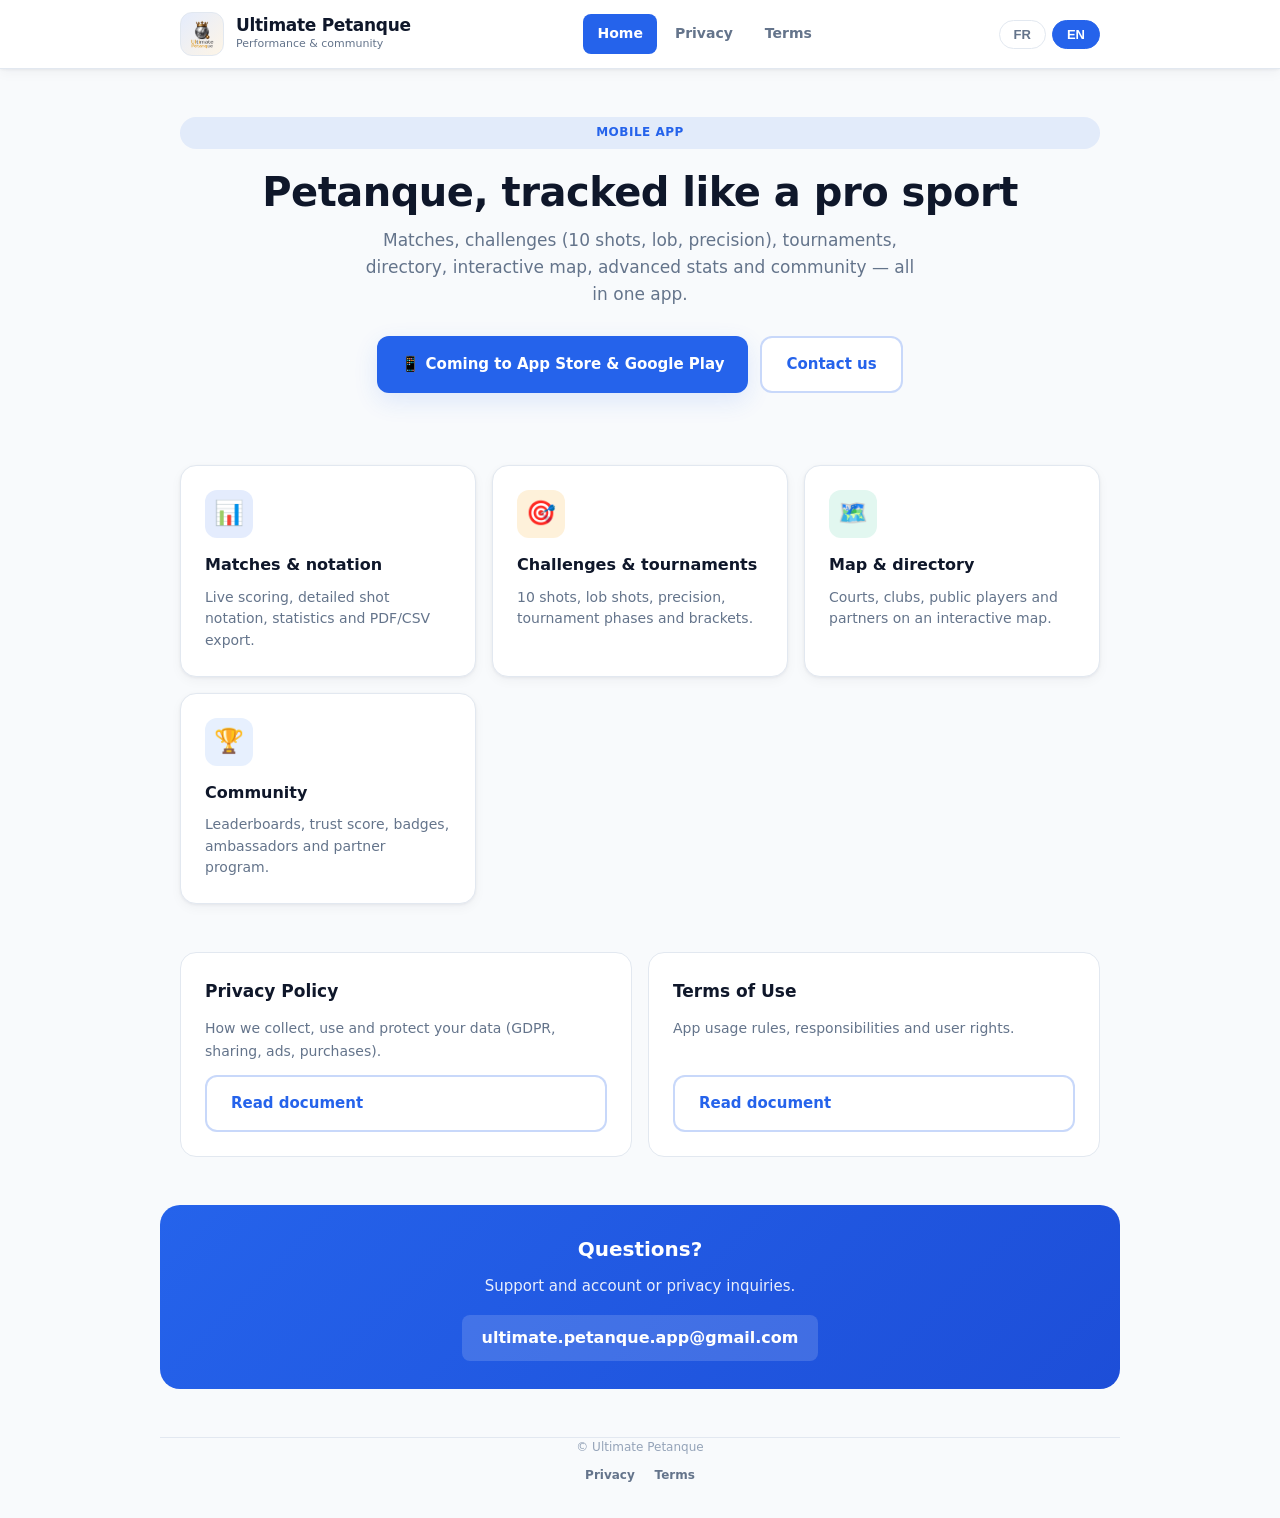
==== index.html @ 20a12be4 "first commit" ====
<!DOCTYPE html>
<html lang="fr">
<head>
  <meta charset="UTF-8">
  <meta name="viewport" content="width=device-width, initial-scale=1.0">
  <meta name="description" content="Ultimate Petanque — Suivi de performances, matchs, défis, tournois et carte interactive pour la pétanque.">
  <title>Ultimate Petanque — Application mobile</title>
  <link rel="stylesheet" href="styles/site.css">
  <link rel="icon" href="assets/logo.png" type="image/png">
  <style>
    body { margin: 0; font-family: system-ui, sans-serif; background: #F8FAFC; color: #0F172A; }
    body.lang-fr [lang="en"], body.lang-en [lang="fr"] { display: none !important; }
  </style>
</head>
<body class="lang-fr" data-page="home">
  <header class="site-header">
    <div class="site-header-inner">
      <a href="index.html" class="brand">
        <img src="assets/logo.png" alt="" class="brand-logo" width="44" height="44" onerror="this.style.display='none';this.nextElementSibling.style.display='flex'">
        <span class="brand-logo-fallback" style="display:none" aria-hidden="true">🌍</span>
        <span class="brand-text">
          <span class="brand-name">Ultimate Petanque</span>
          <span class="brand-tagline" lang="fr">Performance &amp; communauté</span>
          <span class="brand-tagline" lang="en">Performance &amp; community</span>
        </span>
      </a>
      <nav class="site-nav" aria-label="Main">
        <a href="index.html"><span lang="fr">Accueil</span><span lang="en">Home</span></a>
        <a href="privacy-policy.html"><span lang="fr">Confidentialité</span><span lang="en">Privacy</span></a>
        <a href="terms-of-service.html"><span lang="fr">Conditions</span><span lang="en">Terms</span></a>
      </nav>
      <div class="lang-switch">
        <button type="button" data-lang="fr" class="active" onclick="setLang('fr')">FR</button>
        <button type="button" data-lang="en" onclick="setLang('en')">EN</button>
      </div>
    </div>
  </header>

  <main>
    <section class="hero-home">
      <div class="hero-home-badge" lang="fr">Application mobile</div>
      <div class="hero-home-badge" lang="en">Mobile app</div>
      <h1 lang="fr">La pétanque, suivie comme un sport de haut niveau</h1>
      <h1 lang="en">Petanque, tracked like a pro sport</h1>
      <p class="lead" lang="fr">
        Matchs, défis (10 tirs, sautée, précision), tournois, annuaire, carte interactive,
        statistiques avancées et communauté — le tout dans une seule application.
      </p>
      <p class="lead" lang="en">
        Matches, challenges (10 shots, lob, precision), tournaments, directory, interactive map,
        advanced stats and community — all in one app.
      </p>
      <div class="hero-cta">
        <span class="btn btn-primary" lang="fr">📱 Bientôt sur App Store &amp; Google Play</span>
        <span class="btn btn-primary" lang="en">📱 Coming to App Store &amp; Google Play</span>
        <a href="mailto:ultimate.petanque.app@gmail.com" class="btn btn-secondary" lang="fr">Nous contacter</a>
        <a href="mailto:ultimate.petanque.app@gmail.com" class="btn btn-secondary" lang="en">Contact us</a>
      </div>
    </section>

    <section class="features" aria-label="Features">
      <article class="feature-card">
        <div class="feature-icon" style="background:rgba(37,99,235,0.12)">📊</div>
        <h3 lang="fr">Matchs &amp; notation</h3>
        <h3 lang="en">Matches &amp; notation</h3>
        <p lang="fr">Score en direct, notation détaillée (tir / point), statistiques et export PDF/CSV.</p>
        <p lang="en">Live scoring, detailed shot notation, statistics and PDF/CSV export.</p>
      </article>
      <article class="feature-card">
        <div class="feature-icon" style="background:rgba(245,158,11,0.15)">🎯</div>
        <h3 lang="fr">Défis &amp; tournois</h3>
        <h3 lang="en">Challenges &amp; tournaments</h3>
        <p lang="fr">10 tirs, tirs sautée, précision, phases et tableaux de tournois.</p>
        <p lang="en">10 shots, lob shots, precision, tournament phases and brackets.</p>
      </article>
      <article class="feature-card">
        <div class="feature-icon" style="background:rgba(16,185,129,0.12)">🗺️</div>
        <h3 lang="fr">Carte &amp; annuaire</h3>
        <h3 lang="en">Map &amp; directory</h3>
        <p lang="fr">Terrains, clubs, joueurs publics et partenaires sur une carte interactive.</p>
        <p lang="en">Courts, clubs, public players and partners on an interactive map.</p>
      </article>
      <article class="feature-card">
        <div class="feature-icon" style="background:rgba(59,130,246,0.12)">🏆</div>
        <h3 lang="fr">Communauté</h3>
        <h3 lang="en">Community</h3>
        <p lang="fr">Classements, score de confiance, badges, ambassadeurs et programme partenaires.</p>
        <p lang="en">Leaderboards, trust score, badges, ambassadors and partner program.</p>
      </article>
    </section>

    <section class="legal-links-section">
      <div class="legal-cards">
        <article class="legal-card">
          <h3 lang="fr">Politique de confidentialité</h3>
          <h3 lang="en">Privacy Policy</h3>
          <p lang="fr">Comment nous collectons, utilisons et protégeons vos données (RGPD, partage, publicité, achats).</p>
          <p lang="en">How we collect, use and protect your data (GDPR, sharing, ads, purchases).</p>
          <a href="privacy-policy.html" class="btn btn-secondary" lang="fr">Lire le document</a>
          <a href="privacy-policy.html" class="btn btn-secondary" lang="en">Read document</a>
        </article>
        <article class="legal-card">
          <h3 lang="fr">Conditions d'utilisation</h3>
          <h3 lang="en">Terms of Use</h3>
          <p lang="fr">Règles d'utilisation de l'application, responsabilités et droits des utilisateurs.</p>
          <p lang="en">App usage rules, responsibilities and user rights.</p>
          <a href="terms-of-service.html" class="btn btn-secondary" lang="fr">Lire le document</a>
          <a href="terms-of-service.html" class="btn btn-secondary" lang="en">Read document</a>
        </article>
      </div>
    </section>

    <section class="contact-strip">
      <h2 lang="fr">Une question ?</h2>
      <h2 lang="en">Questions?</h2>
      <p lang="fr">Support et demandes liées au compte ou à la confidentialité.</p>
      <p lang="en">Support and account or privacy inquiries.</p>
      <a href="mailto:ultimate.petanque.app@gmail.com">ultimate.petanque.app@gmail.com</a>
    </section>
  </main>

  <footer class="page-footer" style="max-width:960px;margin:0 auto 32px;padding:0 20px">
    <p>© Ultimate Petanque</p>
    <p style="margin-top:8px">
      <a href="privacy-policy.html" lang="fr">Confidentialité</a>
      <a href="privacy-policy.html" lang="en">Privacy</a>
      <a href="terms-of-service.html" lang="fr">Conditions</a>
      <a href="terms-of-service.html" lang="en">Terms</a>
    </p>
  </footer>

  <script src="js/site.js"></script>
</body>
</html>
---- styles/site.css ----
/* Ultimate Petanque — static site (matches app theme) */
:root {
  --primary: #2563EB;
  --primary-light: #60A5FA;
  --primary-dark: #1D4ED8;
  --accent: #F59E0B;
  --accent-dark: #D97706;
  --bg: #F8FAFC;
  --surface: #FFFFFF;
  --text: #0F172A;
  --text-secondary: #64748B;
  --text-muted: #94A3B8;
  --border: #E2E8F0;
  --success: #10B981;
  --tir: #3B82F6;
  --carreau: #F59E0B;
  --radius-sm: 8px;
  --radius-md: 12px;
  --radius-lg: 16px;
  --radius-xl: 20px;
  --shadow: 0 1px 3px rgba(15, 23, 42, 0.06), 0 4px 12px rgba(15, 23, 42, 0.04);
  --shadow-lg: 0 8px 24px rgba(37, 99, 235, 0.12);
  --max-width: 960px;
  --legal-max: 720px;
}

* { margin: 0; padding: 0; box-sizing: border-box; }

html { scroll-behavior: smooth; }

body {
  font-family: -apple-system, BlinkMacSystemFont, 'Segoe UI', Roboto, 'Helvetica Neue', sans-serif;
  background: var(--bg);
  color: var(--text);
  line-height: 1.65;
  min-height: 100vh;
}

a { color: var(--primary); text-decoration: none; }
a:hover { color: var(--primary-dark); text-decoration: underline; }

/* —— Site header —— */
.site-header {
  background: var(--surface);
  border-bottom: 1px solid var(--border);
  position: sticky;
  top: 0;
  z-index: 100;
  box-shadow: var(--shadow);
}

.site-header-inner {
  max-width: var(--max-width);
  margin: 0 auto;
  padding: 12px 20px;
  display: flex;
  align-items: center;
  justify-content: space-between;
  gap: 16px;
  flex-wrap: wrap;
}

.brand {
  display: flex;
  align-items: center;
  gap: 12px;
  text-decoration: none;
  color: var(--text);
}
.brand:hover { text-decoration: none; color: var(--text); }

.brand-logo {
  width: 44px;
  height: 44px;
  border-radius: 12px;
  object-fit: contain;
  background: linear-gradient(135deg, rgba(37, 99, 235, 0.12), rgba(245, 158, 11, 0.1));
  border: 1px solid var(--border);
}

.brand-logo-fallback {
  width: 44px;
  height: 44px;
  border-radius: 12px;
  background: linear-gradient(135deg, var(--primary), var(--primary-dark));
  display: flex;
  align-items: center;
  justify-content: center;
  font-size: 22px;
  flex-shrink: 0;
}

.brand-text { display: flex; flex-direction: column; }
.brand-name { font-size: 17px; font-weight: 800; letter-spacing: -0.3px; line-height: 1.2; }
.brand-tagline { font-size: 11px; color: var(--text-secondary); font-weight: 500; }

.site-nav {
  display: flex;
  align-items: center;
  gap: 4px;
  flex-wrap: wrap;
}

.site-nav a {
  padding: 8px 14px;
  border-radius: var(--radius-sm);
  font-size: 14px;
  font-weight: 600;
  color: var(--text-secondary);
  text-decoration: none;
  transition: background 0.15s, color 0.15s;
}
.site-nav a:hover {
  background: rgba(37, 99, 235, 0.08);
  color: var(--primary);
  text-decoration: none;
}
.site-nav a.active {
  background: var(--primary);
  color: #fff;
}

.lang-switch {
  display: flex;
  gap: 6px;
}
.lang-switch button {
  padding: 6px 14px;
  border-radius: 999px;
  border: 1px solid var(--border);
  background: var(--surface);
  color: var(--text-secondary);
  font-size: 13px;
  font-weight: 600;
  cursor: pointer;
  transition: all 0.2s;
}
.lang-switch button.active {
  background: var(--primary);
  color: #fff;
  border-color: var(--primary);
}

/* —— Home page —— */
.hero-home {
  max-width: var(--max-width);
  margin: 0 auto;
  padding: 48px 20px 32px;
  text-align: center;
}

.hero-home-badge {
  display: inline-flex;
  align-items: center;
  gap: 6px;
  background: rgba(37, 99, 235, 0.1);
  color: var(--primary);
  padding: 6px 14px;
  border-radius: 999px;
  font-size: 12px;
  font-weight: 700;
  text-transform: uppercase;
  letter-spacing: 0.5px;
  margin-bottom: 20px;
}

.hero-home h1 {
  font-size: clamp(28px, 5vw, 40px);
  font-weight: 800;
  letter-spacing: -0.5px;
  margin-bottom: 12px;
  line-height: 1.15;
}

.hero-home .lead {
  font-size: 17px;
  color: var(--text-secondary);
  max-width: 560px;
  margin: 0 auto 28px;
  line-height: 1.6;
}

.hero-cta {
  display: flex;
  flex-wrap: wrap;
  gap: 12px;
  justify-content: center;
  margin-bottom: 40px;
}

.btn {
  display: inline-flex;
  align-items: center;
  gap: 8px;
  padding: 14px 24px;
  border-radius: var(--radius-md);
  font-size: 15px;
  font-weight: 700;
  text-decoration: none;
  transition: transform 0.15s, box-shadow 0.15s;
  border: none;
  cursor: pointer;
}
.btn:hover { text-decoration: none; transform: translateY(-1px); }
.btn-primary {
  background: var(--primary);
  color: #fff;
  box-shadow: var(--shadow-lg);
}
.btn-primary:hover { color: #fff; background: var(--primary-dark); }
.btn-secondary {
  background: var(--surface);
  color: var(--primary);
  border: 2px solid rgba(37, 99, 235, 0.25);
}
.btn-secondary:hover { color: var(--primary-dark); background: rgba(37, 99, 235, 0.06); }

.features {
  max-width: var(--max-width);
  margin: 0 auto;
  padding: 0 20px 48px;
  display: grid;
  grid-template-columns: repeat(auto-fit, minmax(260px, 1fr));
  gap: 16px;
}

.feature-card {
  background: var(--surface);
  border: 1px solid var(--border);
  border-radius: var(--radius-lg);
  padding: 24px;
  box-shadow: var(--shadow);
  transition: box-shadow 0.2s, border-color 0.2s;
}
.feature-card:hover {
  box-shadow: var(--shadow-lg);
  border-color: rgba(37, 99, 235, 0.2);
}

.feature-icon {
  width: 48px;
  height: 48px;
  border-radius: var(--radius-md);
  display: flex;
  align-items: center;
  justify-content: center;
  font-size: 24px;
  margin-bottom: 14px;
}

.feature-card h3 {
  font-size: 16px;
  font-weight: 700;
  margin-bottom: 8px;
}

.feature-card p {
  font-size: 14px;
  color: var(--text-secondary);
  line-height: 1.55;
}

.legal-links-section {
  max-width: var(--max-width);
  margin: 0 auto 48px;
  padding: 0 20px;
}

.legal-cards {
  display: grid;
  grid-template-columns: repeat(auto-fit, minmax(280px, 1fr));
  gap: 16px;
}

.legal-card {
  background: var(--surface);
  border: 1px solid var(--border);
  border-radius: var(--radius-lg);
  padding: 24px;
  display: flex;
  flex-direction: column;
  gap: 12px;
}
.legal-card h3 { font-size: 17px; font-weight: 700; }
.legal-card p { font-size: 14px; color: var(--text-secondary); flex: 1; }

.contact-strip {
  max-width: var(--max-width);
  margin: 0 auto 48px;
  padding: 28px 24px;
  background: linear-gradient(135deg, var(--primary) 0%, var(--primary-dark) 100%);
  border-radius: var(--radius-xl);
  color: #fff;
  text-align: center;
  margin-left: 20px;
  margin-right: 20px;
  max-width: calc(var(--max-width) - 0px);
}
@media (min-width: 1000px) {
  .contact-strip { margin-left: auto; margin-right: auto; width: calc(100% - 40px); max-width: var(--max-width); }
}

.contact-strip h2 { font-size: 20px; margin-bottom: 8px; }
.contact-strip p { opacity: 0.9; font-size: 15px; margin-bottom: 16px; }
.contact-strip a {
  color: #fff;
  font-weight: 700;
  background: rgba(255,255,255,0.15);
  padding: 10px 20px;
  border-radius: var(--radius-sm);
  display: inline-block;
}
.contact-strip a:hover { background: rgba(255,255,255,0.25); color: #fff; text-decoration: none; }

/* —— Legal pages —— */
.legal-container {
  max-width: var(--legal-max);
  margin: 0 auto;
  padding: 32px 20px 48px;
}

.legal-hero {
  text-align: center;
  margin-bottom: 28px;
}
.legal-hero-icon {
  width: 64px;
  height: 64px;
  border-radius: 32px;
  background: rgba(37, 99, 235, 0.1);
  display: inline-flex;
  align-items: center;
  justify-content: center;
  font-size: 28px;
  margin-bottom: 12px;
}
.legal-hero h2 { font-size: 22px; font-weight: 700; margin-bottom: 4px; }
.legal-hero .subtitle { font-size: 14px; color: var(--text-secondary); }
.date-badge {
  display: inline-flex;
  align-items: center;
  gap: 6px;
  background: var(--surface);
  padding: 6px 14px;
  border-radius: 20px;
  border: 1px solid var(--border);
  font-size: 13px;
  color: var(--text-secondary);
  font-weight: 500;
  margin-top: 12px;
}

.acceptance {
  display: flex;
  align-items: center;
  gap: 10px;
  background: rgba(16, 185, 129, 0.08);
  border: 1px solid rgba(16, 185, 129, 0.25);
  border-radius: var(--radius-md);
  padding: 14px 18px;
  margin-bottom: 20px;
  font-size: 14px;
  color: var(--text);
}

.section {
  background: var(--surface);
  border-radius: var(--radius-md);
  padding: 20px;
  margin-bottom: 12px;
  border: 1px solid var(--border);
  box-shadow: var(--shadow);
}
.section-header {
  display: flex;
  align-items: center;
  gap: 12px;
  margin-bottom: 12px;
}
.section-icon {
  width: 38px;
  height: 38px;
  border-radius: 10px;
  display: flex;
  align-items: center;
  justify-content: center;
  font-size: 18px;
  flex-shrink: 0;
}
.section-title { font-size: 16px; font-weight: 700; flex: 1; }
.section-content { font-size: 14px; color: var(--text-secondary); line-height: 1.7; }

.contact-box {
  background: var(--surface);
  border-radius: var(--radius-md);
  padding: 24px;
  border: 1px solid var(--border);
  text-align: center;
  margin-top: 20px;
  box-shadow: var(--shadow);
}
.contact-box p { font-size: 14px; font-weight: 600; margin-bottom: 12px; }
.contact-box a {
  display: inline-flex;
  align-items: center;
  gap: 8px;
  background: rgba(37, 99, 235, 0.08);
  padding: 12px 20px;
  border-radius: 10px;
  border: 1px solid rgba(37, 99, 235, 0.2);
  color: var(--primary);
  text-decoration: none;
  font-weight: 600;
  font-size: 14px;
}
.contact-box a:hover { background: rgba(37, 99, 235, 0.15); text-decoration: none; }

.page-footer {
  text-align: center;
  font-size: 12px;
  color: var(--text-muted);
  margin-top: 32px;
  padding-top: 24px;
  border-top: 1px solid var(--border);
}
.page-footer a { color: var(--text-secondary); font-weight: 600; margin: 0 8px; }

/* —— Bilingual (default FR on <body class="lang-fr"> before JS) —— */
body.lang-fr [lang="en"] { display: none !important; }
body.lang-en [lang="fr"] { display: none !important; }
body.lang-en [lang="en"] { display: revert; }
body.lang-en .site-nav a [lang="en"] { display: inline !important; }
body.lang-en .btn[lang="en"] { display: inline-flex !important; }
body.lang-fr .btn[lang="fr"] { display: inline-flex !important; }

@media (max-width: 640px) {
  .site-header-inner { flex-direction: column; align-items: stretch; }
  .site-nav { justify-content: center; }
  .lang-switch { justify-content: center; }
}
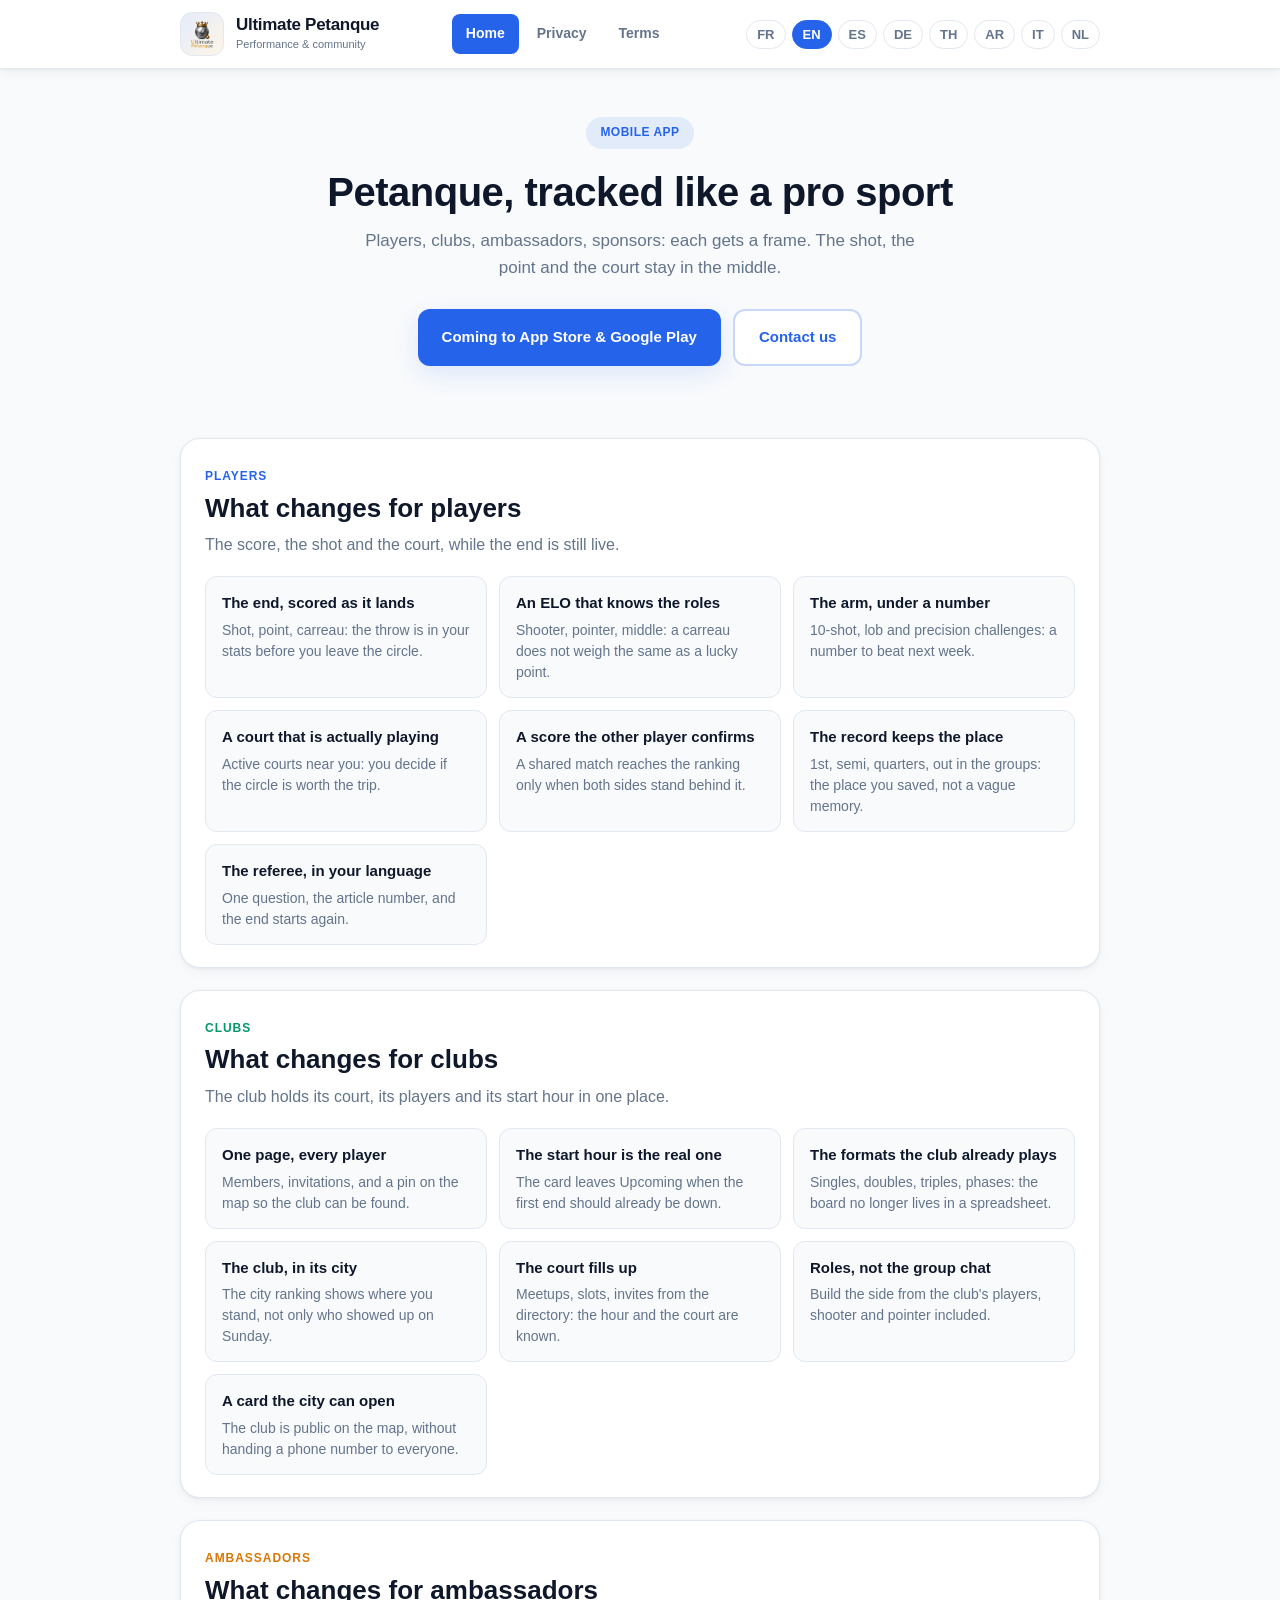
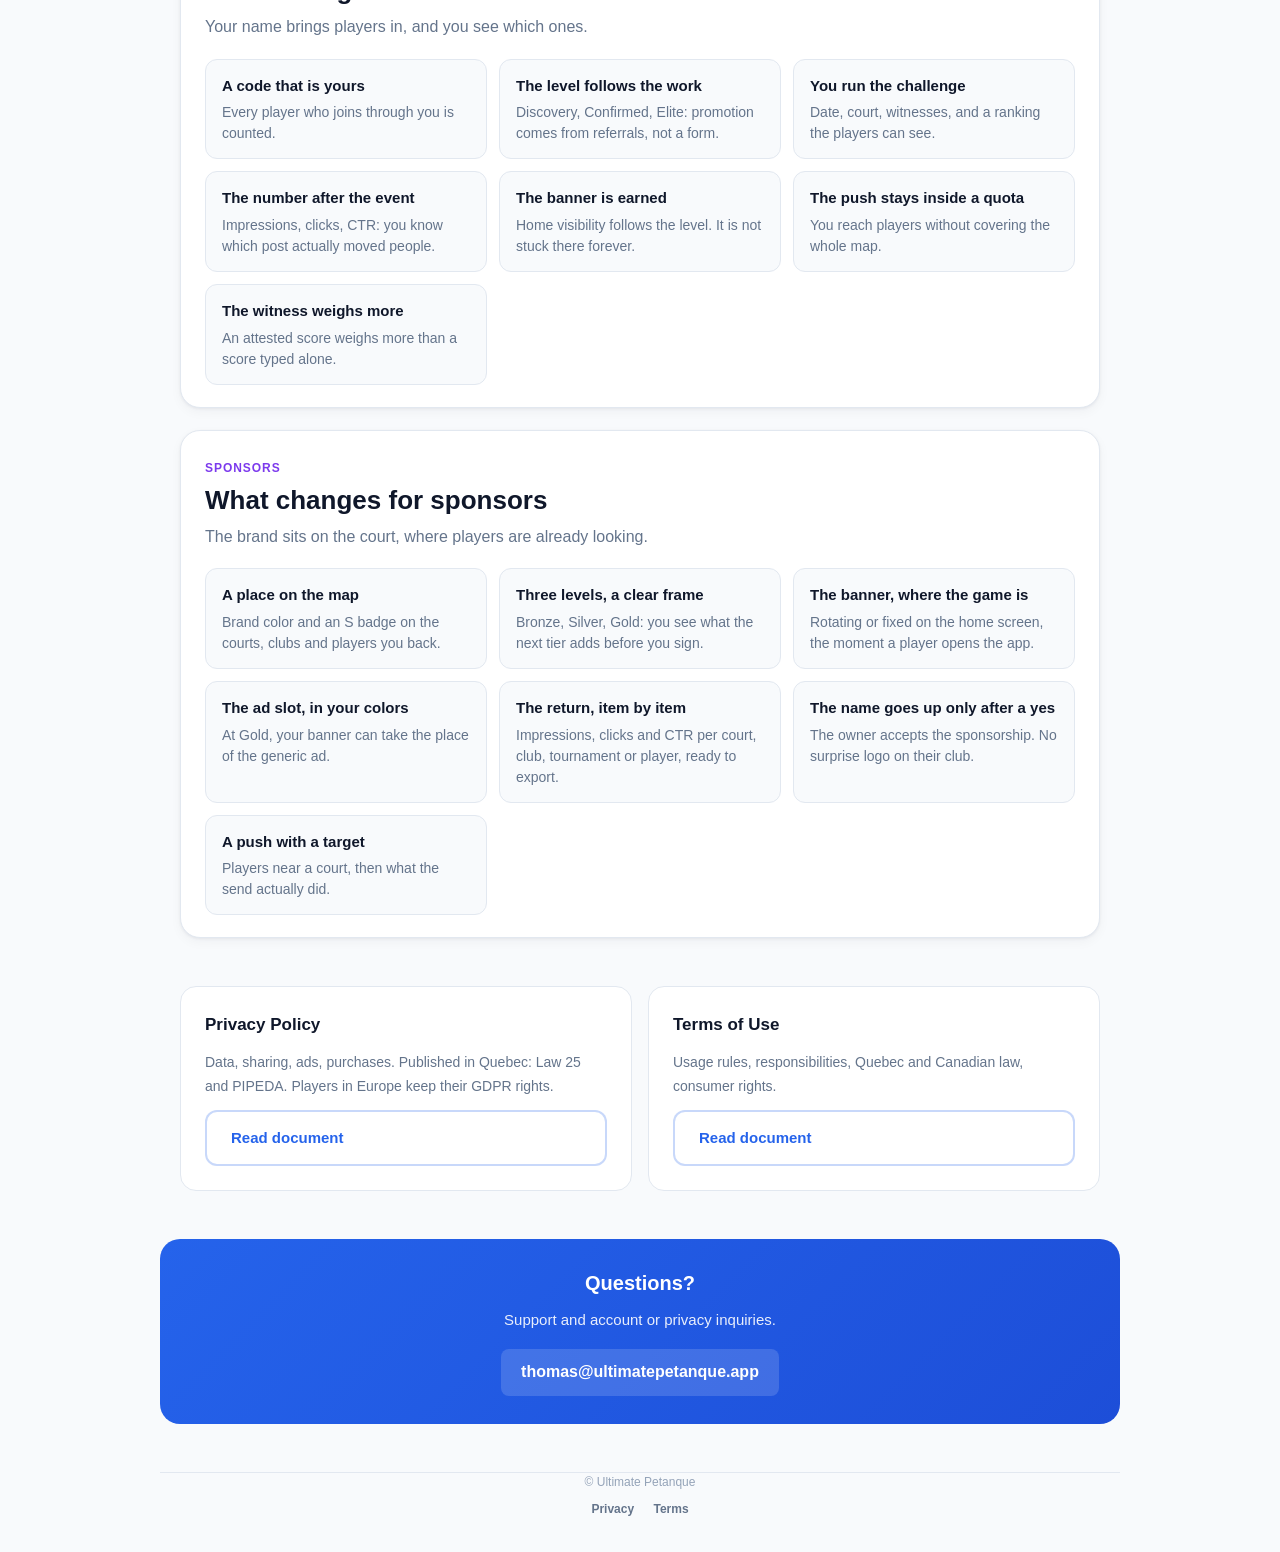
==== commit 72656817: "fix: fixed CGU and confidentiality policies, all translated issues" ====
--- a/index.html
+++ b/index.html
@@ -3,16 +3,12 @@
 <head>
   <meta charset="UTF-8">
   <meta name="viewport" content="width=device-width, initial-scale=1.0">
-  <meta name="description" content="Ultimate Petanque — Suivi de performances, matchs, défis, tournois et carte interactive pour la pétanque.">
+  <meta name="description" content="Ultimate Petanque — suivi de performances pour joueurs, clubs, ambassadeurs et sponsors.">
   <title>Ultimate Petanque — Application mobile</title>
   <link rel="stylesheet" href="styles/site.css">
   <link rel="icon" href="assets/logo.png" type="image/png">
-  <style>
-    body { margin: 0; font-family: system-ui, sans-serif; background: #F8FAFC; color: #0F172A; }
-    body.lang-fr [lang="en"], body.lang-en [lang="fr"] { display: none !important; }
-  </style>
 </head>
-<body class="lang-fr" data-page="home">
+<body class="lang-fr" data-page="home" data-title-fr="Ultimate Petanque — Application mobile" data-title-en="Ultimate Petanque — Mobile app">
   <header class="site-header">
     <div class="site-header-inner">
       <a href="index.html" class="brand">
@@ -29,9 +25,15 @@
         <a href="privacy-policy.html"><span lang="fr">Confidentialité</span><span lang="en">Privacy</span></a>
         <a href="terms-of-service.html"><span lang="fr">Conditions</span><span lang="en">Terms</span></a>
       </nav>
-      <div class="lang-switch">
-        <button type="button" data-lang="fr" class="active" onclick="setLang('fr')">FR</button>
-        <button type="button" data-lang="en" onclick="setLang('en')">EN</button>
+      <div class="lang-switch" role="group" aria-label="Language">
+        <button type="button" data-lang="fr" class="active">FR</button>
+        <button type="button" data-lang="en">EN</button>
+        <button type="button" data-lang="es">ES</button>
+        <button type="button" data-lang="de">DE</button>
+        <button type="button" data-lang="th">TH</button>
+        <button type="button" data-lang="ar">AR</button>
+        <button type="button" data-lang="it">IT</button>
+        <button type="button" data-lang="nl">NL</button>
       </div>
     </div>
   </header>
@@ -42,50 +44,227 @@
       <div class="hero-home-badge" lang="en">Mobile app</div>
       <h1 lang="fr">La pétanque, suivie comme un sport de haut niveau</h1>
       <h1 lang="en">Petanque, tracked like a pro sport</h1>
-      <p class="lead" lang="fr">
-        Matchs, défis (10 tirs, sautée, précision), tournois, annuaire, carte interactive,
-        statistiques avancées et communauté — le tout dans une seule application.
-      </p>
-      <p class="lead" lang="en">
-        Matches, challenges (10 shots, lob, precision), tournaments, directory, interactive map,
-        advanced stats and community — all in one app.
-      </p>
+      <p class="lead" lang="fr">Joueurs, clubs, ambassadeurs, sponsors : chacun a son cadre. Le tir, le point et le terrain restent au centre.</p>
+      <p class="lead" lang="en">Players, clubs, ambassadors, sponsors: each gets a frame. The shot, the point and the court stay in the middle.</p>
       <div class="hero-cta">
-        <span class="btn btn-primary" lang="fr">📱 Bientôt sur App Store &amp; Google Play</span>
-        <span class="btn btn-primary" lang="en">📱 Coming to App Store &amp; Google Play</span>
-        <a href="mailto:ultimate.petanque.app@gmail.com" class="btn btn-secondary" lang="fr">Nous contacter</a>
-        <a href="mailto:ultimate.petanque.app@gmail.com" class="btn btn-secondary" lang="en">Contact us</a>
+        <span class="btn btn-primary" lang="fr">Bientôt sur App Store &amp; Google Play</span>
+        <span class="btn btn-primary" lang="en">Coming to App Store &amp; Google Play</span>
+        <a href="mailto:thomas@ultimatepetanque.app" class="btn btn-secondary" lang="fr">Nous contacter</a>
+        <a href="mailto:thomas@ultimatepetanque.app" class="btn btn-secondary" lang="en">Contact us</a>
       </div>
     </section>
 
-    <section class="features" aria-label="Features">
-      <article class="feature-card">
-        <div class="feature-icon" style="background:rgba(37,99,235,0.12)">📊</div>
-        <h3 lang="fr">Matchs &amp; notation</h3>
-        <h3 lang="en">Matches &amp; notation</h3>
-        <p lang="fr">Score en direct, notation détaillée (tir / point), statistiques et export PDF/CSV.</p>
-        <p lang="en">Live scoring, detailed shot notation, statistics and PDF/CSV export.</p>
+    <section class="audiences" aria-label="Audiences">
+      <article class="audience" id="players">
+        <p class="audience-kicker" style="color:#2563EB" lang="fr">Joueurs</p>
+        <p class="audience-kicker" style="color:#2563EB" lang="en">Players</p>
+        <h2 lang="fr">Ce qui change pour les joueurs</h2>
+        <h2 lang="en">What changes for players</h2>
+        <p class="audience-lead" lang="fr">Le score, le tir et le terrain, pendant que la mène est encore en cours.</p>
+        <p class="audience-lead" lang="en">The score, the shot and the court, while the end is still live.</p>
+        <ul class="benefit-list">
+          <li>
+            <strong lang="fr">La mène, notée tout de suite</strong>
+            <strong lang="en">The end, scored as it lands</strong>
+            <span lang="fr">Tir, point, carreau : le geste est dans les stats avant de quitter le cercle.</span>
+            <span lang="en">Shot, point, carreau: the throw is in your stats before you leave the circle.</span>
+          </li>
+          <li>
+            <strong lang="fr">Un ELO qui distingue les rôles</strong>
+            <strong lang="en">An ELO that knows the roles</strong>
+            <span lang="fr">Tireur, pointeur, milieu : un carreau n'a pas le même poids qu'un point chanceux.</span>
+            <span lang="en">Shooter, pointer, middle: a carreau does not weigh the same as a lucky point.</span>
+          </li>
+          <li>
+            <strong lang="fr">Le bras, sous un chiffre</strong>
+            <strong lang="en">The arm, under a number</strong>
+            <span lang="fr">Défis 10 tirs, tir sauté, précision : un score à battre la semaine suivante.</span>
+            <span lang="en">10-shot, lob and precision challenges: a number to beat next week.</span>
+          </li>
+          <li>
+            <strong lang="fr">Un terrain qui joue vraiment</strong>
+            <strong lang="en">A court that is actually playing</strong>
+            <span lang="fr">Les terrains actifs près de vous : vous décidez si le cercle vaut le déplacement.</span>
+            <span lang="en">Active courts near you: you decide if the circle is worth the trip.</span>
+          </li>
+          <li>
+            <strong lang="fr">Un score que l'autre confirme</strong>
+            <strong lang="en">A score the other player confirms</strong>
+            <span lang="fr">Un match partagé n'entre au classement que si les deux camps le valident.</span>
+            <span lang="en">A shared match reaches the ranking only when both sides stand behind it.</span>
+          </li>
+          <li>
+            <strong lang="fr">Le palmarès garde la place</strong>
+            <strong lang="en">The record keeps the place</strong>
+            <span lang="fr">1er, demi-finale, quart, éliminé en poules : la place enregistrée, pas un souvenir flou.</span>
+            <span lang="en">1st, semi, quarters, out in the groups: the place you saved, not a vague memory.</span>
+          </li>
+          <li>
+            <strong lang="fr">L'arbitre, dans votre langue</strong>
+            <strong lang="en">The referee, in your language</strong>
+            <span lang="fr">Une question, le numéro d'article, et la mène reprend.</span>
+            <span lang="en">One question, the article number, and the end starts again.</span>
+          </li>
+        </ul>
       </article>
-      <article class="feature-card">
-        <div class="feature-icon" style="background:rgba(245,158,11,0.15)">🎯</div>
-        <h3 lang="fr">Défis &amp; tournois</h3>
-        <h3 lang="en">Challenges &amp; tournaments</h3>
-        <p lang="fr">10 tirs, tirs sautée, précision, phases et tableaux de tournois.</p>
-        <p lang="en">10 shots, lob shots, precision, tournament phases and brackets.</p>
+
+      <article class="audience" id="clubs">
+        <p class="audience-kicker" style="color:#059669" lang="fr">Clubs</p>
+        <p class="audience-kicker" style="color:#059669" lang="en">Clubs</p>
+        <h2 lang="fr">Ce qui change pour les clubs</h2>
+        <h2 lang="en">What changes for clubs</h2>
+        <p class="audience-lead" lang="fr">Le club tient son terrain, ses joueurs et son heure de début au même endroit.</p>
+        <p class="audience-lead" lang="en">The club holds its court, its players and its start hour in one place.</p>
+        <ul class="benefit-list">
+          <li>
+            <strong lang="fr">Une page, tous les joueurs</strong>
+            <strong lang="en">One page, every player</strong>
+            <span lang="fr">Membres, invitations, et une épingle sur la carte pour que le club se trouve.</span>
+            <span lang="en">Members, invitations, and a pin on the map so the club can be found.</span>
+          </li>
+          <li>
+            <strong lang="fr">L'heure de début est la vraie</strong>
+            <strong lang="en">The start hour is the real one</strong>
+            <span lang="fr">La carte quitte « À venir » quand la première mène devrait déjà être posée.</span>
+            <span lang="en">The card leaves Upcoming when the first end should already be down.</span>
+          </li>
+          <li>
+            <strong lang="fr">Les formats du club</strong>
+            <strong lang="en">The formats the club already plays</strong>
+            <span lang="fr">Tête-à-tête, doublette, triplette, phases : le tableau n'habite plus un tableur.</span>
+            <span lang="en">Singles, doubles, triples, phases: the board no longer lives in a spreadsheet.</span>
+          </li>
+          <li>
+            <strong lang="fr">Le club, dans sa ville</strong>
+            <strong lang="en">The club, in its city</strong>
+            <span lang="fr">Le classement de ville dit où vous en êtes, pas seulement qui était là dimanche.</span>
+            <span lang="en">The city ranking shows where you stand, not only who showed up on Sunday.</span>
+          </li>
+          <li>
+            <strong lang="fr">Le terrain se remplit</strong>
+            <strong lang="en">The court fills up</strong>
+            <span lang="fr">Rendez-vous, créneaux, invitations depuis l'annuaire : l'heure et le terrain sont connus.</span>
+            <span lang="en">Meetups, slots, invites from the directory: the hour and the court are known.</span>
+          </li>
+          <li>
+            <strong lang="fr">Les rôles, pas le groupe de discussion</strong>
+            <strong lang="en">Roles, not the group chat</strong>
+            <span lang="fr">Montez l'équipe avec les joueurs du club, tireur et pointeur compris.</span>
+            <span lang="en">Build the side from the club's players, shooter and pointer included.</span>
+          </li>
+          <li>
+            <strong lang="fr">Une fiche que la ville peut ouvrir</strong>
+            <strong lang="en">A card the city can open</strong>
+            <span lang="fr">Le club est public sur la carte, sans donner un numéro à tout le monde.</span>
+            <span lang="en">The club is public on the map, without handing a phone number to everyone.</span>
+          </li>
+        </ul>
       </article>
-      <article class="feature-card">
-        <div class="feature-icon" style="background:rgba(16,185,129,0.12)">🗺️</div>
-        <h3 lang="fr">Carte &amp; annuaire</h3>
-        <h3 lang="en">Map &amp; directory</h3>
-        <p lang="fr">Terrains, clubs, joueurs publics et partenaires sur une carte interactive.</p>
-        <p lang="en">Courts, clubs, public players and partners on an interactive map.</p>
+
+      <article class="audience" id="ambassadors">
+        <p class="audience-kicker" style="color:#D97706" lang="fr">Ambassadeurs</p>
+        <p class="audience-kicker" style="color:#D97706" lang="en">Ambassadors</p>
+        <h2 lang="fr">Ce qui change pour les ambassadeurs</h2>
+        <h2 lang="en">What changes for ambassadors</h2>
+        <p class="audience-lead" lang="fr">Votre nom amène des joueurs, et vous voyez lesquels.</p>
+        <p class="audience-lead" lang="en">Your name brings players in, and you see which ones.</p>
+        <ul class="benefit-list">
+          <li>
+            <strong lang="fr">Un code qui est le vôtre</strong>
+            <strong lang="en">A code that is yours</strong>
+            <span lang="fr">Chaque joueur qui arrive par vous est compté.</span>
+            <span lang="en">Every player who joins through you is counted.</span>
+          </li>
+          <li>
+            <strong lang="fr">Le niveau suit le travail</strong>
+            <strong lang="en">The level follows the work</strong>
+            <span lang="fr">Découverte, Confirmé, Élite : la promotion vient des parrainages, pas d'un formulaire.</span>
+            <span lang="en">Discovery, Confirmed, Elite: promotion comes from referrals, not a form.</span>
+          </li>
+          <li>
+            <strong lang="fr">Le défi, vous le tenez</strong>
+            <strong lang="en">You run the challenge</strong>
+            <span lang="fr">Date, terrain, témoins, et un classement que les joueurs voient.</span>
+            <span lang="en">Date, court, witnesses, and a ranking the players can see.</span>
+          </li>
+          <li>
+            <strong lang="fr">Le chiffre après l'événement</strong>
+            <strong lang="en">The number after the event</strong>
+            <span lang="fr">Impressions, clics, CTR : vous savez quel post a vraiment déplacé du monde.</span>
+            <span lang="en">Impressions, clicks, CTR: you know which post actually moved people.</span>
+          </li>
+          <li>
+            <strong lang="fr">La bannière se mérite</strong>
+            <strong lang="en">The banner is earned</strong>
+            <span lang="fr">La visibilité à l'accueil suit le niveau. Elle n'est pas collée pour toujours.</span>
+            <span lang="en">Home visibility follows the level. It is not stuck there forever.</span>
+          </li>
+          <li>
+            <strong lang="fr">Le push reste dans un quota</strong>
+            <strong lang="en">The push stays inside a quota</strong>
+            <span lang="fr">Vous touchez des joueurs sans arroser toute la carte.</span>
+            <span lang="en">You reach players without covering the whole map.</span>
+          </li>
+          <li>
+            <strong lang="fr">Le témoin pèse plus</strong>
+            <strong lang="en">The witness weighs more</strong>
+            <span lang="fr">Un score attesté compte davantage qu'un score saisi seul.</span>
+            <span lang="en">An attested score weighs more than a score typed alone.</span>
+          </li>
+        </ul>
       </article>
-      <article class="feature-card">
-        <div class="feature-icon" style="background:rgba(59,130,246,0.12)">🏆</div>
-        <h3 lang="fr">Communauté</h3>
-        <h3 lang="en">Community</h3>
-        <p lang="fr">Classements, score de confiance, badges, ambassadeurs et programme partenaires.</p>
-        <p lang="en">Leaderboards, trust score, badges, ambassadors and partner program.</p>
+
+      <article class="audience" id="sponsors">
+        <p class="audience-kicker" style="color:#7C3AED" lang="fr">Sponsors</p>
+        <p class="audience-kicker" style="color:#7C3AED" lang="en">Sponsors</p>
+        <h2 lang="fr">Ce qui change pour les sponsors</h2>
+        <h2 lang="en">What changes for sponsors</h2>
+        <p class="audience-lead" lang="fr">La marque est sur le terrain, là où les joueurs regardent déjà.</p>
+        <p class="audience-lead" lang="en">The brand sits on the court, where players are already looking.</p>
+        <ul class="benefit-list">
+          <li>
+            <strong lang="fr">Une place sur la carte</strong>
+            <strong lang="en">A place on the map</strong>
+            <span lang="fr">Couleur de marque et badge S sur les terrains, clubs et joueurs que vous soutenez.</span>
+            <span lang="en">Brand color and an S badge on the courts, clubs and players you back.</span>
+          </li>
+          <li>
+            <strong lang="fr">Trois niveaux, un cadre clair</strong>
+            <strong lang="en">Three levels, a clear frame</strong>
+            <span lang="fr">Bronze, Argent, Or : vous voyez ce que le palier suivant ajoute avant de signer.</span>
+            <span lang="en">Bronze, Silver, Gold: you see what the next tier adds before you sign.</span>
+          </li>
+          <li>
+            <strong lang="fr">La bannière, là où ça se joue</strong>
+            <strong lang="en">The banner, where the game is</strong>
+            <span lang="fr">Tournante ou fixe sur l'accueil, au moment où le joueur ouvre l'app.</span>
+            <span lang="en">Rotating or fixed on the home screen, the moment a player opens the app.</span>
+          </li>
+          <li>
+            <strong lang="fr">L'emplacement pub, à vos couleurs</strong>
+            <strong lang="en">The ad slot, in your colors</strong>
+            <span lang="fr">En Or, votre bannière peut prendre la place de la publicité générique.</span>
+            <span lang="en">At Gold, your banner can take the place of the generic ad.</span>
+          </li>
+          <li>
+            <strong lang="fr">Le retour, item par item</strong>
+            <strong lang="en">The return, item by item</strong>
+            <span lang="fr">Impressions, clics, CTR par terrain, club, tournoi ou joueur, prêts à exporter.</span>
+            <span lang="en">Impressions, clicks and CTR per court, club, tournament or player, ready to export.</span>
+          </li>
+          <li>
+            <strong lang="fr">Le nom ne s'affiche qu'avec un oui</strong>
+            <strong lang="en">The name goes up only after a yes</strong>
+            <span lang="fr">Le propriétaire accepte le sponsoring. Pas de logo surprise sur son club.</span>
+            <span lang="en">The owner accepts the sponsorship. No surprise logo on their club.</span>
+          </li>
+          <li>
+            <strong lang="fr">Un push qui a une cible</strong>
+            <strong lang="en">A push with a target</strong>
+            <span lang="fr">Des joueurs près d'un terrain, puis le résultat réel de l'envoi.</span>
+            <span lang="en">Players near a court, then what the send actually did.</span>
+          </li>
+        </ul>
       </article>
     </section>
 
@@ -94,16 +273,16 @@
         <article class="legal-card">
           <h3 lang="fr">Politique de confidentialité</h3>
           <h3 lang="en">Privacy Policy</h3>
-          <p lang="fr">Comment nous collectons, utilisons et protégeons vos données (RGPD, partage, publicité, achats).</p>
-          <p lang="en">How we collect, use and protect your data (GDPR, sharing, ads, purchases).</p>
+          <p lang="fr">Données, partage, publicité, achats. Édité au Québec : Loi 25 et LPRPDE. Les joueurs en Europe conservent leurs droits RGPD.</p>
+          <p lang="en">Data, sharing, ads, purchases. Published in Quebec: Law 25 and PIPEDA. Players in Europe keep their GDPR rights.</p>
           <a href="privacy-policy.html" class="btn btn-secondary" lang="fr">Lire le document</a>
           <a href="privacy-policy.html" class="btn btn-secondary" lang="en">Read document</a>
         </article>
         <article class="legal-card">
           <h3 lang="fr">Conditions d'utilisation</h3>
           <h3 lang="en">Terms of Use</h3>
-          <p lang="fr">Règles d'utilisation de l'application, responsabilités et droits des utilisateurs.</p>
-          <p lang="en">App usage rules, responsibilities and user rights.</p>
+          <p lang="fr">Règles d'usage, responsabilités, droit du Québec et du Canada, droits des consommateurs.</p>
+          <p lang="en">Usage rules, responsibilities, Quebec and Canadian law, consumer rights.</p>
           <a href="terms-of-service.html" class="btn btn-secondary" lang="fr">Lire le document</a>
           <a href="terms-of-service.html" class="btn btn-secondary" lang="en">Read document</a>
         </article>
@@ -115,7 +294,7 @@
       <h2 lang="en">Questions?</h2>
       <p lang="fr">Support et demandes liées au compte ou à la confidentialité.</p>
       <p lang="en">Support and account or privacy inquiries.</p>
-      <a href="mailto:ultimate.petanque.app@gmail.com">ultimate.petanque.app@gmail.com</a>
+      <a href="mailto:thomas@ultimatepetanque.app">thomas@ultimatepetanque.app</a>
     </section>
   </main>
 
@@ -128,7 +307,17 @@
       <a href="terms-of-service.html" lang="en">Terms</a>
     </p>
   </footer>
-
+  <script src="js/dict.js"></script>
+  <script src="js/dict-legal.js"></script>
+  <script src="js/dict-legal-b.js"></script>
+  <script src="js/dict-legal-c.js"></script>
+  <script src="js/dict-legal-d.js"></script>
+  <script src="js/dict-legal-e.js"></script>
+  <script src="js/dict-legal-f.js"></script>
+  <script src="js/dict-legal-g.js"></script>
+  <script src="js/dict-legal-h.js"></script>
+  <script src="js/dict-legal-i.js"></script>
   <script src="js/site.js"></script>
+  <script src="js/analytics.js"></script>
 </body>
 </html>
--- a/styles/site.css
+++ b/styles/site.css
@@ -122,10 +122,12 @@
 
 .lang-switch {
   display: flex;
+  flex-wrap: wrap;
   gap: 6px;
+  direction: ltr;
 }
 .lang-switch button {
-  padding: 6px 14px;
+  padding: 6px 10px;
   border-radius: 999px;
   border: 1px solid var(--border);
   background: var(--surface);
@@ -259,6 +261,76 @@
   color: var(--text-secondary);
   line-height: 1.55;
 }
+
+.audiences {
+  max-width: var(--max-width);
+  margin: 0 auto;
+  padding: 0 20px 48px;
+  display: flex;
+  flex-direction: column;
+  gap: 22px;
+}
+
+.audience {
+  background: var(--surface);
+  border: 1px solid var(--border);
+  border-radius: var(--radius-xl);
+  padding: 28px 24px 22px;
+  box-shadow: var(--shadow);
+}
+
+.audience-kicker {
+  font-size: 12px;
+  font-weight: 800;
+  letter-spacing: 0.08em;
+  text-transform: uppercase;
+  margin-bottom: 6px;
+}
+
+.audience h2 {
+  font-size: 26px;
+  line-height: 1.2;
+  margin-bottom: 8px;
+}
+
+.audience-lead {
+  color: var(--text-secondary);
+  font-size: 16px;
+  max-width: 68ch;
+  margin-bottom: 18px;
+}
+
+.benefit-list {
+  list-style: none;
+  display: grid;
+  grid-template-columns: repeat(auto-fit, minmax(240px, 1fr));
+  gap: 12px;
+}
+
+.benefit-list li {
+  background: var(--bg);
+  border: 1px solid var(--border);
+  border-radius: var(--radius-md);
+  padding: 14px 16px;
+}
+
+.benefit-list strong {
+  display: block;
+  font-size: 15px;
+  margin-bottom: 4px;
+}
+
+.benefit-list span {
+  display: block;
+  font-size: 14px;
+  color: var(--text-secondary);
+  line-height: 1.5;
+}
+
+body.lang-ar { direction: rtl; }
+body.lang-ar .lang-switch,
+body.lang-ar .hero-cta,
+body.lang-ar .benefit-list { direction: rtl; }
 
 .legal-links-section {
   max-width: var(--max-width);
@@ -425,13 +497,15 @@
 }
 .page-footer a { color: var(--text-secondary); font-weight: 600; margin: 0 8px; }
 
-/* —— Bilingual (default FR on <body class="lang-fr"> before JS) —— */
-body.lang-fr [lang="en"] { display: none !important; }
-body.lang-en [lang="fr"] { display: none !important; }
-body.lang-en [lang="en"] { display: revert; }
-body.lang-en .site-nav a [lang="en"] { display: inline !important; }
-body.lang-en .btn[lang="en"] { display: inline-flex !important; }
-body.lang-fr .btn[lang="fr"] { display: inline-flex !important; }
+/* One language visible. French is the no-JS default (body.lang-fr). */
+body:not(.lang-fr) [lang="fr"],
+body:not(.lang-en) [lang="en"],
+body:not(.lang-es) [lang="es"],
+body:not(.lang-de) [lang="de"],
+body:not(.lang-th) [lang="th"],
+body:not(.lang-ar) [lang="ar"],
+body:not(.lang-it) [lang="it"],
+body:not(.lang-nl) [lang="nl"] { display: none !important; }
 
 @media (max-width: 640px) {
   .site-header-inner { flex-direction: column; align-items: stretch; }
